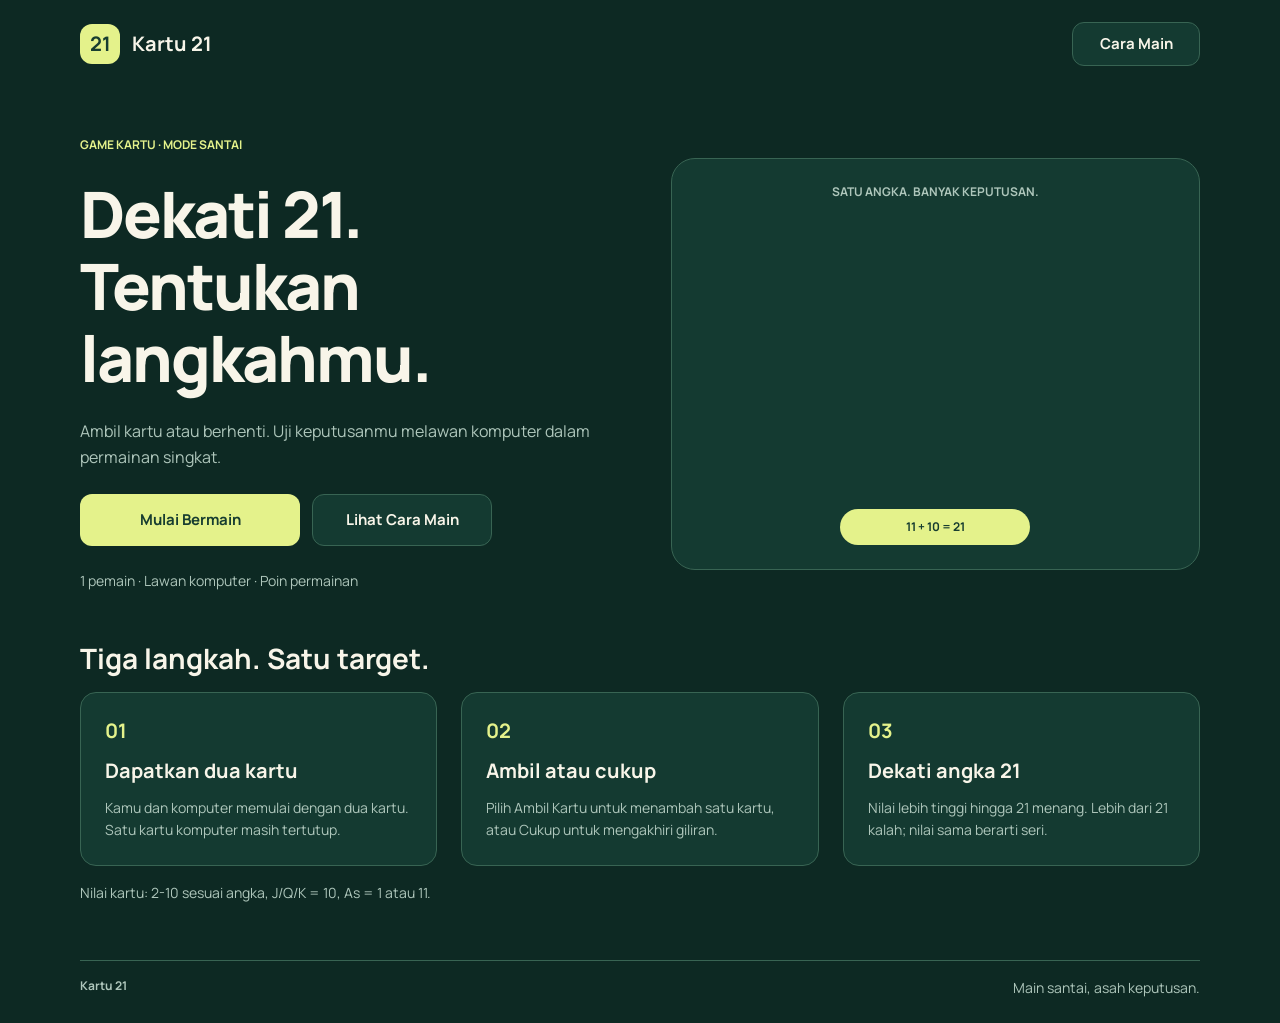
==== index.html @ c6774def "tampilan meja permainan" ====
<!DOCTYPE html>
<html lang="en">
<head>
    <meta charset="UTF-8">
    <meta name="viewport" content="width=device-width, initial-scale=1.0">
    <title>Kartu 21</title>
    <link rel="stylesheet" href="style.css">
    <script src="script.js" defer></script>
</head>
<body>
    <header class="header wadah">
        <button class="logo" onclick="kembaliMenu()" aria-label="Kartu 21, kembali ke menu utama">
            <span class="logo-angka">21</span><span>Kartu 21</span>
        </button>
        <a id="navigasiPanduan" class="tombol sekunder tombol-nav" href="#caraMain">Cara Main</a>
        <button id="navigasiMenu" class="tombol sekunder tombol-nav" onclick="kembaliMenu()" hidden>Menu Utama</button>
    </header>
    <main>
                <section id="halamanMenu" class="wadah menu" aria-labelledby="judulMenu">
            <div class="hero">
                <div class="perkenalan">
                    <p class="label aksen">GAME KARTU · MODE SANTAI</p>
                    <h1 id="judulMenu" tabindex="-1">Dekati 21.<br>
                        <span class="teks-desktop">Tentukan langkahmu.</span>
                        <span class="teks-mobile">Mainkan kartumu.</span>
                    </h1>
                    <p class="deskripsi">Ambil kartu atau berhenti. Uji keputusanmu melawan komputer dalam permainan singkat.</p>
                    <div class="aksi-menu">
                        <button class="tombol utama" onclick="mulaiPermainan()">Mulai Bermain</button>
                        <a class="tombol sekunder" href="#caraMain">Lihat Cara Main</a>
                    </div>
                    <p class="kecil">1 pemain · Lawan komputer · Poin permainan</p>
                </div>
                <div class="ilustrasi">
                    <p class="label keterangan-ilustrasi">SATU ANGKA. BANYAK KEPUTUSAN.</p>
                    <div id="kartuContoh" class="deretan-kartu kartu-hero"></div>
                    <span class="lencana lencana-aksen contoh-nilai">11 + 10 = 21</span>
                </div>
            </div>

            <section id="caraMain" class="panduan" aria-labelledby="judulPanduan">
                <h2 id="judulPanduan">Tiga langkah. Satu target.</h2>
                <div class="langkah-langkah">
                    <article class="panel langkah">
                        <span class="nomor">01</span>
                        <h3>Dapatkan dua kartu</h3>
                        <p>Kamu dan komputer memulai dengan dua kartu. Satu kartu komputer masih tertutup.</p>
                    </article>
                    <article class="panel langkah">
                        <span class="nomor">02</span>
                        <h3>Ambil atau cukup</h3>
                        <p>Pilih Ambil Kartu untuk menambah satu kartu, atau Cukup untuk mengakhiri giliran.</p>
                    </article>
                    <article class="panel langkah">
                        <span class="nomor">03</span>
                        <h3>Dekati angka 21</h3>
                        <p>Nilai lebih tinggi hingga 21 menang. Lebih dari 21 kalah; nilai sama berarti seri.</p>
                    </article>
                </div>
                <p class="kecil">Nilai kartu: 2-10 sesuai angka, J/Q/K = 10, As = 1 atau 11. </p>
            </section>
            <footer>
                <strong>Kartu 21</strong><p>Main santai, asah keputusan.</p>
            </footer>
        </section>

        <section id="halamanGame" class="wadah permainan" hidden>
            <div class="judul-baris">
                <h2>Meja permainan</h2>
                <span class="lencana">RONDE 01</span>
            </div>
            <div class="meja">
                <h3>Komputer</h3>
                <div id="kartuKomputer" class="deretan-kartu">
                </div>
                <h3>Kartu Kamu</h3>
                <div id="kartuPemain" class="deretan-kartu">
                </div>
            </div>
</section>
    </main>
</body>
</html>
---- style.css ----
/* warna dan ukuran supaya sama dengan figma */
@import url('https://fonts.googleapis.com/css2?family=Manrope:wght@400;500;600;700;800&display=swap');

:root {
    --latar: #0d2923;
    --panel: #143a31;
    --meja: #194b3e;
    --garis: #386453;
    --teks: #f8f5e9;
    --redup: #aec6bb;
    --aksen: #e4f28b;
    --tinta: #173d30;
    --kartu: #fffcf3;
    --merah: #bc3f45;
    --kalah: #ffb4ab;
}

* { box-sizing: border-box; }
body { margin: 0; background: var(--latar); color: var(--teks); font-family: 'Manrope', Arial, sans-serif; font-size: 16px; line-height: 1.625; }
[hidden] { display: none !important; }
button, a { -webkit-tap-highlight-color: transparent; }
button { font: inherit; }
button, a.tombol { cursor: pointer; }
button:focus-visible, a:focus-visible { outline: 3px solid var(--aksen); outline-offset: 5px; }
h1:focus, h2:focus { outline: none; }
h1, h2, h3, p { margin: 0; }
h2 { font-size: 28px; line-height: 36px; font-weight: 700; }
h3 { font-size: 20px; line-height: 28px; font-weight: 700; }
p { color: var(--redup); }
.wadah { width: min(100% - 160px, 1280px); margin-inline: auto; }
.kecil { font-size: 14px; line-height: 22px; }
.label { font-size: 12px; line-height: 18px; font-weight: 700; }
.aksen, .nomor { color: var(--aksen); }
.teks-mobile, .nilai-ringkas { display: none; }

/* Navigasi dan tombol */
.header { height: 88px; display: flex; align-items: center; justify-content: space-between; gap: 16px; }
.logo { display: flex; align-items: center; gap: 12px; padding: 0; border: 0; background: none; color: var(--teks); font-size: 20px; font-weight: 700; white-space: nowrap; }
.logo-angka { width: 40px; height: 40px; border-radius: 12px; display: grid; place-items: center; background: var(--aksen); color: var(--tinta); }
.tombol { display: inline-flex; align-items: center; justify-content: center; min-height: 52px; padding: 12px 16px; border: 1px solid transparent; border-radius: 12px; font-size: 15px; font-weight: 700; line-height: 22px; text-decoration: none; transition: background-color .15s, border-color .15s; }
.utama { background: var(--aksen); color: var(--tinta); }
.utama:hover { background: #d4e478; }
.sekunder { background: var(--panel); border-color: var(--garis); color: var(--teks); }
.sekunder:hover { background: var(--meja); border-color: var(--redup); }
.tombol:disabled { background: var(--garis); color: var(--redup); cursor: not-allowed; opacity: .65; }
.tombol-nav { min-height: 44px; width: 128px; padding: 10px 8px; }
.lencana { display: inline-flex; align-items: center; justify-content: center; flex-shrink: 0; min-height: 36px; padding: 8px 16px; border-radius: 999px; background: var(--panel); color: var(--redup); font-size: 12px; font-weight: 700; line-height: 18px; white-space: nowrap; }
.lencana-aksen { background: var(--aksen); color: var(--tinta); }
.panel { padding: 24px; border: 1px solid var(--garis); border-radius: 16px; background: var(--panel); }

/* Menu utama */
.menu { padding-top: 48px; }
.hero { display: grid; grid-template-columns: minmax(0, 624fr) minmax(0, 608fr); gap: 48px; align-items: center; }
.perkenalan { display: flex; flex-direction: column; gap: 24px; align-items: flex-start; }
h1 { max-width: 624px; font-size: 64px; font-weight: 800; line-height: 72px; letter-spacing: -2px; }
.deskripsi { max-width: 550px; }
.aksi-menu, .aksi-hasil { display: flex; gap: 12px; }
.aksi-menu .utama { width: 220px; }
.aksi-menu .sekunder { width: 180px; }
.ilustrasi { display: flex; flex-direction: column; align-items: center; gap: 16px; padding: 24px; border: 1px solid var(--garis); border-radius: 24px; background: var(--panel); }
.keterangan-ilustrasi { text-align: center; }
.kartu-hero { height: 276px; align-items: center !important; gap: 16px !important; }
.contoh-nilai { width: 190px; }
.panduan { display: flex; flex-direction: column; gap: 16px; margin-top: 48px; scroll-margin-top: 24px; }
.langkah-langkah { display: grid; grid-template-columns: repeat(3, minmax(0, 1fr)); gap: 24px; }
.langkah { display: flex; flex-direction: column; gap: 12px; }
.langkah p { font-size: 14px; line-height: 22px; }
.nomor { font-size: 20px; font-weight: 700; line-height: 28px; }
footer { display: flex; justify-content: space-between; gap: 8px; margin-top: 56px; padding: 16px 0 24px; border-top: 1px solid var(--garis); color: var(--redup); }
footer strong { font-size: 12px; line-height: 18px; }
footer p { font-size: 14px; line-height: 22px; }
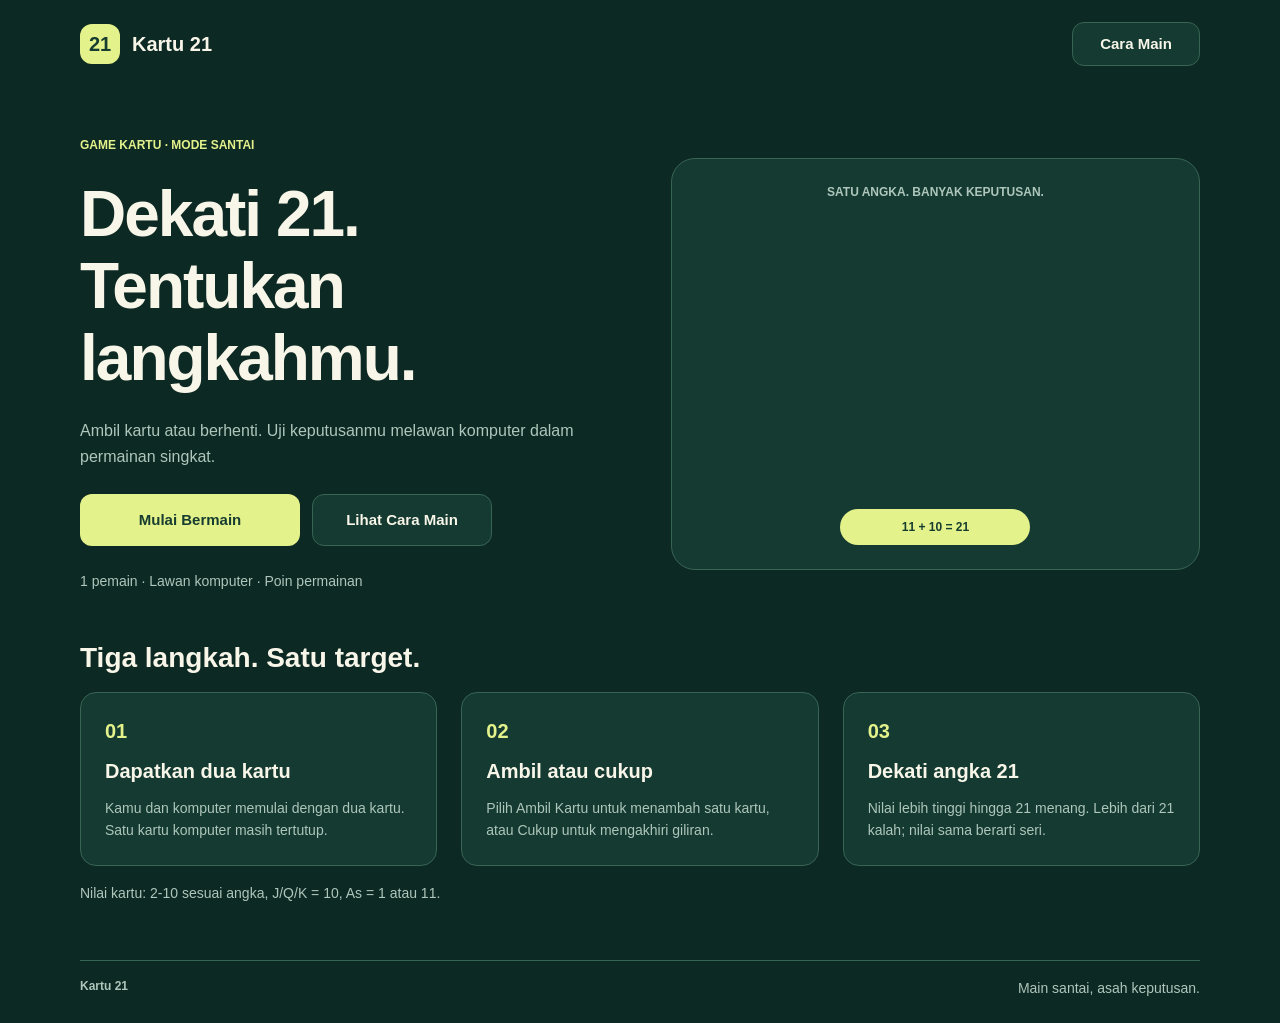
==== commit 544ce472: "tambah panduan dan statistik permainan" ====
--- a/index.html
+++ b/index.html
@@ -16,7 +16,7 @@
         <button id="navigasiMenu" class="tombol sekunder tombol-nav" onclick="kembaliMenu()" hidden>Menu Utama</button>
     </header>
     <main>
-                <section id="halamanMenu" class="wadah menu" aria-labelledby="judulMenu">
+        <section id="halamanMenu" class="wadah menu" aria-labelledby="judulMenu">
             <div class="hero">
                 <div class="perkenalan">
                     <p class="label aksen">GAME KARTU · MODE SANTAI</p>
@@ -64,20 +64,51 @@
             </footer>
         </section>
 
-        <section id="halamanGame" class="wadah permainan" hidden>
+        <section id="halamanGame" class="wadah permainan" aria-labelledby="judulGame" hidden>
             <div class="judul-baris">
-                <h2>Meja permainan</h2>
-                <span class="lencana">RONDE 01</span>
+                <h2 id="judulGame" tabindex="-1">Meja permainan</h2>
+                <span id="nomorRonde" class="lencana">RONDE 01</span>
             </div>
-            <div class="meja">
-                <h3>Komputer</h3>
-                <div id="kartuKomputer" class="deretan-kartu">
+            <div class="susunan-meja">
+                <div class="meja">
+                    <div class="judul-kartu">
+                        <h3>Komputer</h3><span id="nilaiKomputer" class="lencana">? + ?</span>
+                    </div>
+                    <div id="kartuKomputer" class="deretan-kartu" aria-label="Kartu komputer"></div>
+                    <p id="statusKomputer" class="label">Satu kartu masih tertutup.</p>
+                    <div class="pemisah"><span>TARGET 21</span></div>
+                    <div class="judul-kartu">
+                        <h3>Kartu kamu</h3><span id="nilaiPemain" class="lencana lencana-aksen">TOTAL 0</span>
+                    </div>
+                    <div id="kartuPemain" class="deretan-kartu" aria-label="Kartu kamu"></div>
+                    <p id="pesanGame" class="pesan-game" role="status" aria-live="polite">Giliranmu. Ambil satu kartu atau cukup?</p>
+                    <div class="aksi-game">
+                        <button id="tombolAmbil" class="tombol utama" onclick="ambilKartu()">Ambil Kartu</button>
+                        <button id="tombolCukup" class="tombol sekunder" onclick="cukup()">Cukup</button>
+                    </div>
                 </div>
-                <h3>Kartu Kamu</h3>
-                <div id="kartuPemain" class="deretan-kartu">
-                </div>
+                <aside class="panduan-samping">
+                    <div class="panel kenali-kartu">
+                        <h3>Kenali kartumu</h3>
+                        <p>Dekati 21. Jika melewatinya, kamu kalah pada ronde ini.</p>
+                        <dl>
+                            <div><dt>2-10</dt><dd>Sesuai angka</dd></div>
+                            <div><dt>J · Q · K</dt><dd>10</dd></div>
+                            <div><dt>As</dt><dd>1 atau 11</dd></div>
+                        </dl>
+                        <p class="aturan-komputer"> Nilai yang sama berarti seri.</p>
+                    </div>
+                    <p class="nilai-ringkas label">2-10 = angka · J/Q/K = 10 · As = 1 / 11</p>
+                    <div class="panel catatan-sesi">
+                        <h3>Catatan sesi</h3>
+                        <p data-statistik>Menang 0 · Kalah 0 · Seri 0</p>
+                    </div>
+                    <p class="petunjuk-cukup kecil">Pilih Cukup saat kamu ingin mengakhiri giliran.</p>
+                </aside>
             </div>
-</section>
+        </section>
+            </div>
+        </section>
     </main>
 </body>
 </html>
--- a/style.css
+++ b/style.css
@@ -1,5 +1,3 @@
-/* warna dan ukuran supaya sama dengan figma */
-@import url('https://fonts.googleapis.com/css2?family=Manrope:wght@400;500;600;700;800&display=swap');
 
 :root {
     --latar: #0d2923;
